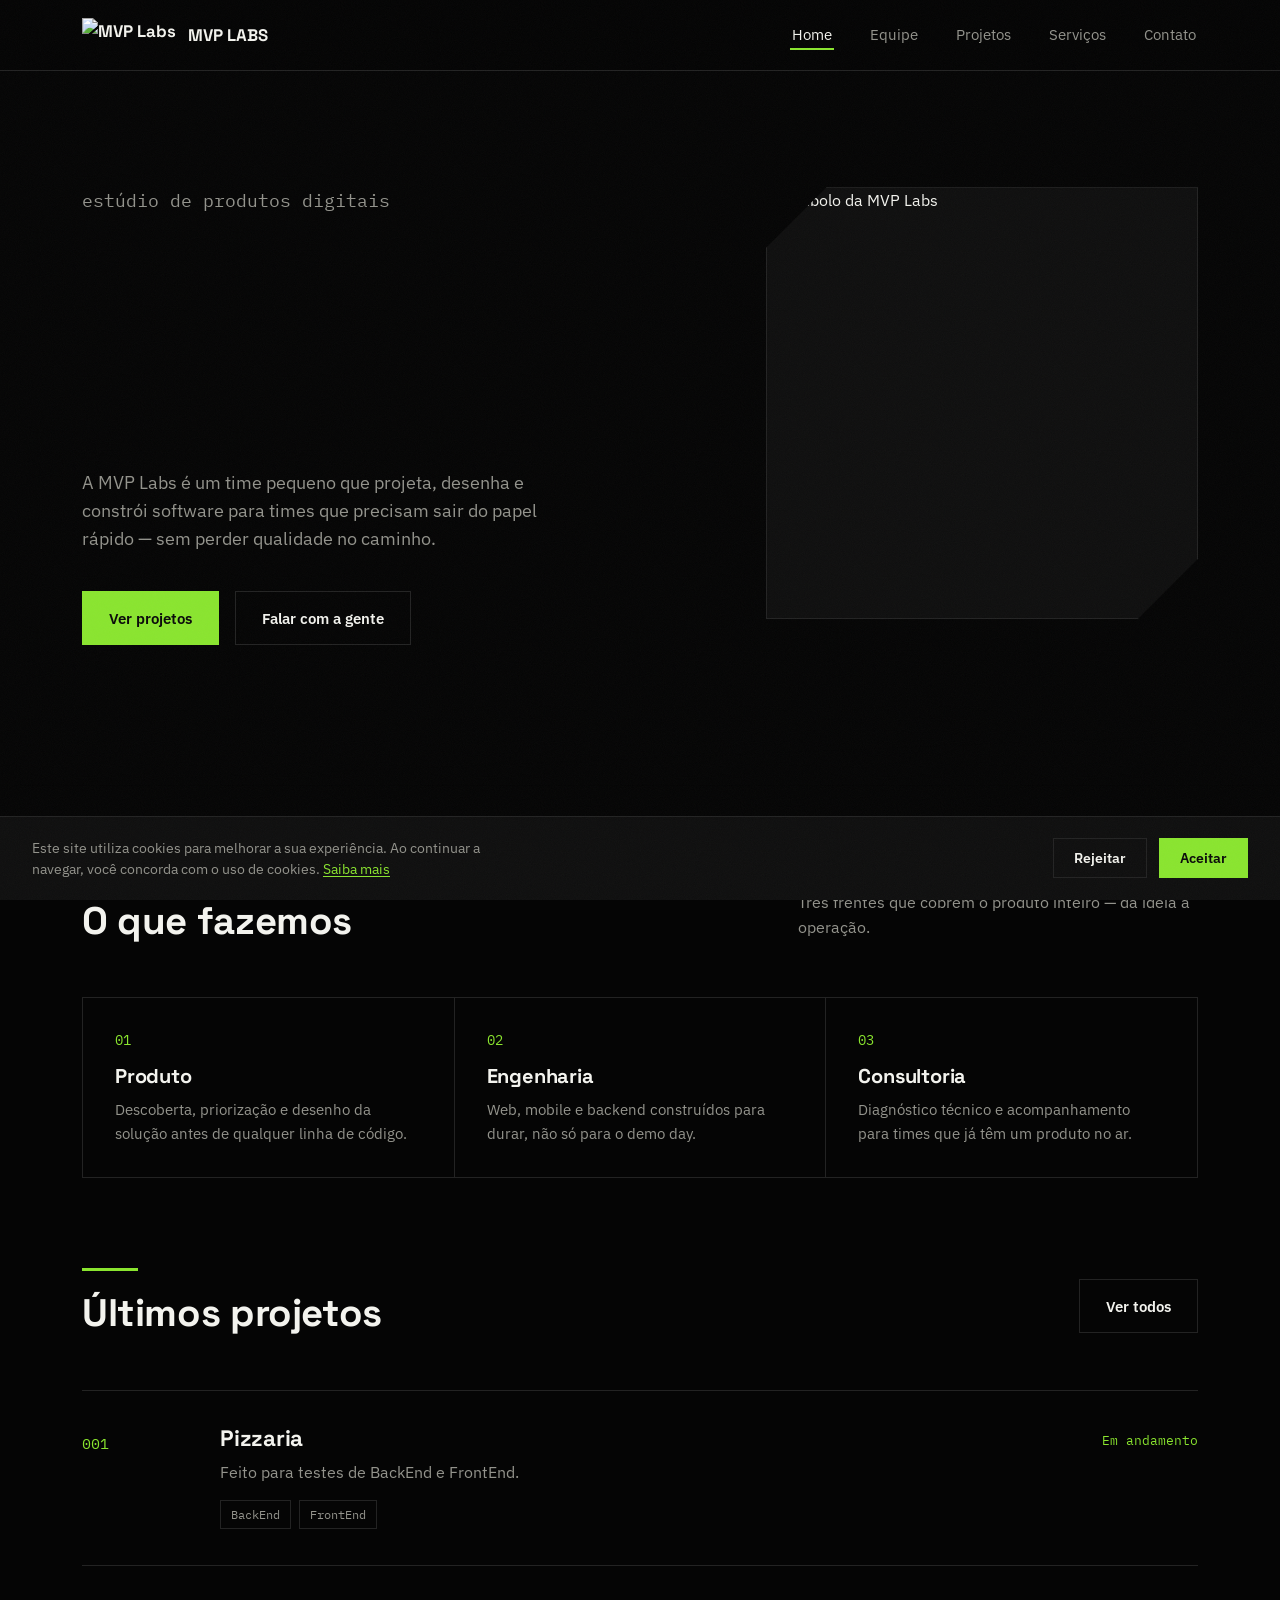
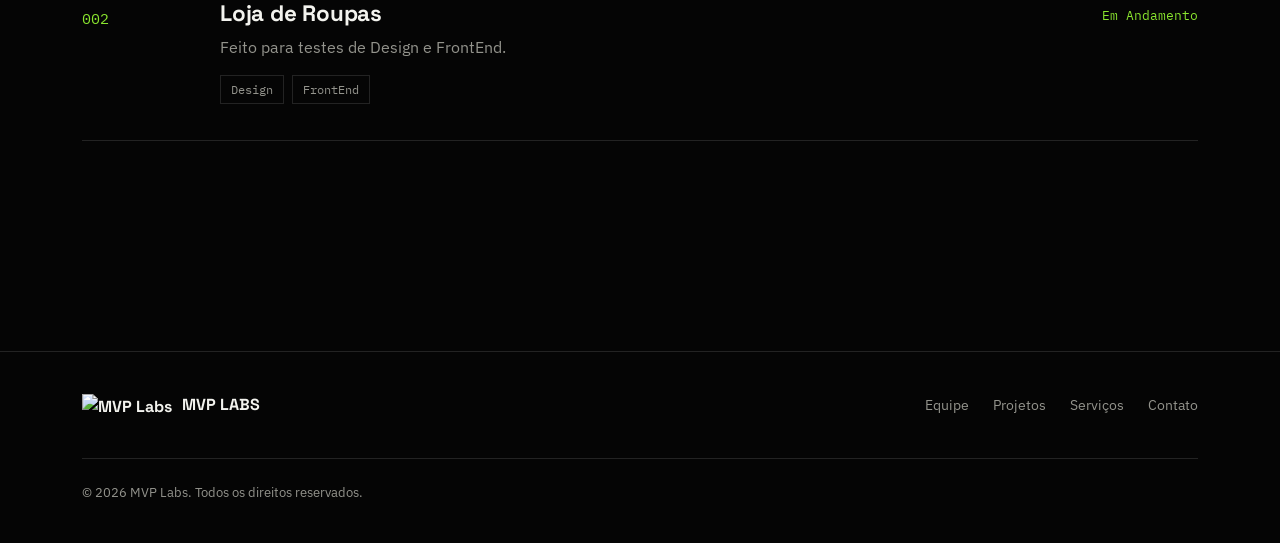
==== index.html @ e8e875ac "Add files via upload" ====
<!DOCTYPE html>
<html lang="pt-BR">
<head>
    <meta charset="UTF-8">
    <meta name="viewport" content="width=device-width, initial-scale=1.0">
    <meta name="description" content="MVP Labs — estúdio que projeta e constrói produtos digitais, do primeiro protótipo ao lançamento.">
    <title>MVP Labs</title>
    <link rel="icon" type="image/png" sizes="32x32" href="assets/logo.png">
    <link rel="icon" type="image/png" sizes="16x16" href="assets/logo.png">
    <link rel="apple-touch-icon" sizes="180x180" href="assets/logo.png">
    <meta name="theme-color" content="#050505">
    <link rel="preconnect" href="https://fonts.googleapis.com">
    <link href="https://fonts.googleapis.com/css2?family=Space+Grotesk:wght@500;700&family=IBM+Plex+Sans:wght@400;500;600&family=IBM+Plex+Mono:wght@400;500&display=swap" rel="stylesheet">
    <link rel="stylesheet" href="style.css">
    <!-- JSON-LD Structured Data -->
    <script type="application/ld+json">
    {
        "@context": "https://schema.org",
        "@type": "ProfessionalService",
        "name": "MVP Labs",
        "description": "Estúdio que projeta e constrói produtos digitais, do primeiro protótipo ao lançamento.",
        "url": "https://mvplabs.dev",
        "logo": "https://mvplabs.dev/assets/logo.png",
        "image": "https://mvplabs.dev/assets/logo.png",
        "telephone": "+55-11-95108-7440",
        "email": "mvplabscontato@gmail.com",
        "address": {
            "@type": "PostalAddress",
            "addressLocality": "São Paulo",
            "addressRegion": "SP",
            "addressCountry": "BR"
        },
        "geo": {
            "@type": "GeoCoordinates",
            "latitude": -23.5505,
            "longitude": -46.6333
        },
        "sameAs": [
            "https://www.instagram.com/mvplabs.dev/"
        ],
        "priceRange": "$",
        "openingHoursSpecification": {
            "@type": "OpeningHoursSpecification",
            "dayOfWeek": ["Monday", "Tuesday", "Wednesday", "Thursday", "Friday"],
            "opens": "09:00",
            "closes": "18:00"
        },
        "hasOfferCatalog": {
            "@type": "OfferCatalog",
            "name": "Serviços",
            "itemListElement": [
                {
                    "@type": "Offer",
                    "itemOffered": {
                        "@type": "Service",
                        "name": "Descoberta de produto",
                        "description": "Entrevistas, priorização e plano do que construir primeiro."
                    }
                },
                {
                    "@type": "Offer",
                    "itemOffered": {
                        "@type": "Service",
                        "name": "Design de interface",
                        "description": "Telas e fluxos desenhados para o usuário final com identidade visual consistente."
                    }
                },
                {
                    "@type": "Offer",
                    "itemOffered": {
                        "@type": "Service",
                        "name": "Desenvolvimento web e mobile",
                        "description": "Construção do produto de ponta a ponta — front-end, back-end e integrações."
                    }
                },
                {
                    "@type": "Offer",
                    "itemOffered": {
                        "@type": "Service",
                        "name": "Consultoria técnica",
                        "description": "Diagnóstico de produto existente: performance, arquitetura e prioridades."
                    }
                }
            ]
        }
    }
    </script>
    <!-- Google Analytics -->
    <script async src="https://www.googletagmanager.com/gtag/js?id=G-36GZ9TP9FW"></script>
    <script>
        window.dataLayer = window.dataLayer || [];
        function gtag(){dataLayer.push(arguments);}
        gtag('js', new Date());
        gtag('config', 'G-36GZ9TP9FW');
    </script>
</head>
<body>

    <header class="cabecalho">
        <nav class="barra-nav">
            <a href="index.html" class="marca">
                <img src="assets/logo.png" alt="MVP Labs">
                MVP LABS
            </a>
            <ul class="nav-links" id="nav-links">
                <li><a href="index.html">Home</a></li>
                <li><a href="equipe.html">Equipe</a></li>
                <li><a href="projetos.html">Projetos</a></li>
                <li><a href="servicos.html">Serviços</a></li>
                <li><a href="contato.html">Contato</a></li>
            </ul>
            <button class="botao-menu" id="botao-menu" aria-label="Abrir menu">☰</button>
        </nav>
    </header>

    <main>
        <section class="hero">
            <div class="envelope hero-grade">
                <div>
                    <p class="hero-etiqueta">estúdio de produtos digitais</p>
                    <h1>Ideias viram <span class="traco">produto</span>, do rascunho ao lançamento.</h1>
                    <p>A MVP Labs é um time pequeno que projeta, desenha e constrói software para times que precisam sair do papel rápido — sem perder qualidade no caminho.</p>
                    <div class="hero-acoes">
                        <a href="projetos.html" class="botao primario">Ver projetos</a>
                        <a href="contato.html" class="botao secundario">Falar com a gente</a>
                    </div>
                </div>
                <div class="hero-logo">
                    <img src="assets/logo.png" alt="Símbolo da MVP Labs">
                </div>
            </div>
            <div class="corte-diagonal"></div>
        </section>

        <section class="secao">
            <div class="envelope">
                <div class="secao-cabecalho">
                    <div>
                        <div class="linha-verde"></div>
                        <h2>O que fazemos</h2>
                    </div>
                    <p>Três frentes que cobrem o produto inteiro — da ideia à operação.</p>
                </div>

                <div class="grade-destaques">
                    <div class="destaque">
                        <p class="numero">01</p>
                        <h3>Produto</h3>
                        <p>Descoberta, priorização e desenho da solução antes de qualquer linha de código.</p>
                    </div>
                    <div class="destaque">
                        <p class="numero">02</p>
                        <h3>Engenharia</h3>
                        <p>Web, mobile e backend construídos para durar, não só para o demo day.</p>
                    </div>
                    <div class="destaque">
                        <p class="numero">03</p>
                        <h3>Consultoria</h3>
                        <p>Diagnóstico técnico e acompanhamento para times que já têm um produto no ar.</p>
                    </div>
                </div>
            </div>
        </section>

        <section class="secao" style="padding-top: 0;">
            <div class="envelope">
                <div class="secao-cabecalho">
                    <div>
                        <div class="linha-verde"></div>
                        <h2>Últimos projetos</h2>
                    </div>
                    <a href="projetos.html" class="botao secundario">Ver todos</a>
                </div>

                <div class="lista-projetos">
                    <article class="projeto">
                        <span class="numero-projeto">001</span>
                        <div>
                            <h3>Pizzaria</h3>
                            <p>Feito para testes de BackEnd e FrontEnd.</p>
                            <div class="tags"><span>BackEnd</span><span>FrontEnd</span></div>
                        </div>
                        <span class="status ativo">Em andamento</span>
                    </article>
                    <article class="projeto">
                        <span class="numero-projeto">002</span>
                        <div>
                            <h3>Loja de Roupas</h3>
                            <p>Feito para testes de Design e FrontEnd.</p>
                            <div class="tags"><span>Design</span><span>FrontEnd</span></div>
                        </div>
                        <span class="status ativo">Em Andamento</span>
                    </article>
                </div>
            </div>
        </section>
    </main>

    <footer class="rodape">
        <div class="envelope">
            <a href="index.html" class="rodape-marca">
                <img src="assets/logo.png" alt="MVP Labs">
                MVP LABS
            </a>
            <ul class="rodape-nav">
                <li><a href="equipe.html">Equipe</a></li>
                <li><a href="projetos.html">Projetos</a></li>
                <li><a href="servicos.html">Serviços</a></li>
                <li><a href="contato.html">Contato</a></li>
            </ul>
            <p class="copyright">&copy; 2026 MVP Labs. Todos os direitos reservados.</p>
        </div>
    </footer>

    <script src="script.js"></script>
</body>
</html>
---- style.css ----
/* =========================================================
   MVP LABS — sistema de tokens
   Paleta extraída da logo: fundo próximo do preto absoluto
   da própria arte, verde de destaque igual ao "V" da marca.
   ========================================================= */

:root {
    --bg: #050505;
    --surface: #0f0f0f;
    --line: #232323;
    --text: #f3f3ee;
    --text-dim: #93938c;
    --green: #8ae52f;
    --green-deep: #5fa320;

    --display: 'Space Grotesk', sans-serif;
    --body: 'IBM Plex Sans', sans-serif;
    --mono: 'IBM Plex Mono', monospace;

    --largura-max: 1180px;
}

* {
    margin: 0;
    padding: 0;
    box-sizing: border-box;
}

html {
    scroll-behavior: smooth;
}

body {
    background-color: var(--bg);
    color: var(--text);
    font-family: var(--body);
    font-size: 1rem;
    line-height: 1.6;
}

a {
    color: inherit;
    text-decoration: none;
}

img {
    display: block;
    max-width: 100%;
}

h1, h2, h3 {
    font-family: var(--display);
    font-weight: 700;
    line-height: 1.05;
    letter-spacing: -0.01em;
}

.envelope {
    max-width: var(--largura-max);
    margin: 0 auto;
    padding: 0 32px;
}

/* focus visível para acessibilidade de teclado */
a:focus-visible,
button:focus-visible {
    outline: 2px solid var(--green);
    outline-offset: 3px;
}

/* =========================================================
   CABEÇALHO / NAVEGAÇÃO
   ========================================================= */

.cabecalho {
    position: sticky;
    top: 0;
    z-index: 50;
    background-color: rgba(5, 5, 5, 0.88);
    backdrop-filter: blur(6px);
    border-bottom: 1px solid var(--line);
    transition: background-color 0.4s cubic-bezier(0.4, 0, 0.2, 1),
                box-shadow 0.4s cubic-bezier(0.4, 0, 0.2, 1);
}

.cabecalho.scroll-ativo {
    background-color: rgba(5, 5, 5, 0.97);
    box-shadow: 0 2px 20px rgba(0, 0, 0, 0.5);
}

.barra-nav {
    display: flex;
    align-items: center;
    justify-content: space-between;
    padding: 18px 32px;
    max-width: var(--largura-max);
    margin: 0 auto;
}

.marca {
    display: flex;
    align-items: center;
    gap: 12px;
    font-family: var(--display);
    font-size: 1.05rem;
    font-weight: 700;
}

.marca img {
    height: 34px;
    width: auto;
}

.nav-links {
    display: flex;
    gap: 34px;
    list-style: none;
}

.nav-links a {
    font-size: 0.95rem;
    color: var(--text-dim);
    padding: 4px 2px;
    border-bottom: 2px solid transparent;
    transition: color 0.35s cubic-bezier(0.4, 0, 0.2, 1), border-color 0.35s cubic-bezier(0.4, 0, 0.2, 1);
}

.nav-links a:hover,
.nav-links a.atual {
    color: var(--text);
    border-color: var(--green);
}

.botao-menu {
    display: none;
    background: none;
    border: 1px solid var(--line);
    color: var(--text);
    width: 40px;
    height: 40px;
    font-size: 1.2rem;
    cursor: pointer;
}

/* =========================================================
   RODAPÉ
   ========================================================= */

.rodape {
    border-top: 1px solid var(--line);
    padding: 40px 0;
    margin-top: 120px;
    opacity: 0;
    transform: translateY(30px);
    transition: opacity 0.7s cubic-bezier(0.25, 0.1, 0.25, 1),
                transform 0.7s cubic-bezier(0.25, 0.1, 0.25, 1);
}

.rodape.visivel {
    opacity: 1;
    transform: translateY(0);
}

.rodape .envelope {
    display: flex;
    justify-content: space-between;
    align-items: center;
    flex-wrap: wrap;
    gap: 16px;
}

.rodape-marca {
    display: flex;
    align-items: center;
    gap: 10px;
    font-family: var(--display);
    font-weight: 700;
}

.rodape-marca img {
    height: 22px;
}

.rodape-nav {
    display: flex;
    gap: 24px;
    list-style: none;
    font-size: 0.9rem;
    color: var(--text-dim);
}

.rodape-nav a {
    transition: color 0.35s cubic-bezier(0.4, 0, 0.2, 1);
}

.rodape-nav a:hover {
    color: var(--green);
}

.copyright {
    font-size: 0.8rem;
    color: var(--text-dim);
    width: 100%;
    padding-top: 24px;
    border-top: 1px solid var(--line);
    margin-top: 24px;
}

/* =========================================================
   HOME — HERO com corte diagonal (ecoa as diagonais da logo)
   ========================================================= */

.hero {
    position: relative;
    padding: 90px 0 140px;
    overflow: hidden;
}

.hero-grade {
    display: grid;
    grid-template-columns: 1.3fr 0.9fr;
    gap: 60px;
    align-items: center;
}

.hero-etiqueta {
    font-family: var(--mono);
    font-size: 0.85rem;
    color: var(--green);
    margin-bottom: 18px;
}

.hero h1 {
    font-size: clamp(2.4rem, 5.2vw, 4.4rem);
    max-width: 14ch;
}

.hero h1 .traco {
    color: var(--green);
}

.hero p {
    margin-top: 26px;
    max-width: 46ch;
    color: var(--text-dim);
    font-size: 1.1rem;
}

.hero-acoes {
    display: flex;
    gap: 16px;
    margin-top: 38px;
    flex-wrap: wrap;
}

.botao {
    display: inline-block;
    font-family: var(--body);
    font-weight: 600;
    font-size: 0.95rem;
    padding: 14px 26px;
    border: 1px solid var(--green);
    transition: background-color 0.35s cubic-bezier(0.4, 0, 0.2, 1),
                color 0.35s cubic-bezier(0.4, 0, 0.2, 1),
                border-color 0.35s cubic-bezier(0.4, 0, 0.2, 1),
                box-shadow 0.35s cubic-bezier(0.4, 0, 0.2, 1),
                transform 0.35s cubic-bezier(0.4, 0, 0.2, 1);
}

.botao:hover {
    transform: translateY(-1px);
    box-shadow: 0 4px 16px rgba(138, 229, 47, 0.25);
}

.botao.primario {
    background-color: var(--green);
    color: #0a0a0a;
}

.botao.primario:hover {
    background-color: var(--green-deep);
    border-color: var(--green-deep);
}

.botao.secundario {
    color: var(--text);
    border-color: var(--line);
}

.botao.secundario:hover {
    border-color: var(--green);
    color: var(--green);
}

.hero-logo {
    position: relative;
    aspect-ratio: 1 / 1;
    clip-path: polygon(14% 0, 100% 0, 100% 86%, 86% 100%, 0 100%, 0 14%);
    background-color: var(--surface);
    border: 1px solid var(--line);
    display: flex;
    align-items: center;
    justify-content: center;
}

.hero-logo img {
    width: 100%;
    height: 100%;
    object-fit: cover;
}

.corte-diagonal {
    position: absolute;
    left: 0;
    right: 0;
    bottom: 0;
    height: 90px;
    background-color: var(--bg);
    clip-path: polygon(0 100%, 100% 40%, 100% 100%);
}

/* =========================================================
   SEÇÕES GERAIS DE CONTEÚDO
   ========================================================= */

.secao {
    padding: 90px 0;
}

.secao-cabecalho {
    display: flex;
    justify-content: space-between;
    align-items: flex-end;
    gap: 24px;
    margin-bottom: 56px;
    flex-wrap: wrap;
}

.secao-cabecalho h2 {
    font-size: clamp(1.8rem, 3vw, 2.6rem);
}

.secao-cabecalho p {
    color: var(--text-dim);
    max-width: 40ch;
}

.linha-verde {
    width: 0;
    height: 3px;
    background-color: var(--green);
    margin-bottom: 22px;
    transition: width 0.6s cubic-bezier(0.25, 0.1, 0.25, 1);
}

.secao.reveal.visivel .linha-verde,
.secao.reveal.visivel .linha-verde {
    width: 56px;
}

/* Grade de destaques (usada na Home: serviços em resumo) */
.grade-destaques {
    display: grid;
    grid-template-columns: repeat(3, 1fr);
    gap: 1px;
    background-color: var(--line);
    border: 1px solid var(--line);
}

.destaque {
    background-color: var(--bg);
    padding: 32px;
}

.destaque .numero {
    font-family: var(--mono);
    color: var(--green);
    font-size: 0.85rem;
}

.destaque h3 {
    font-size: 1.25rem;
    margin: 14px 0 10px;
}

.destaque p {
    color: var(--text-dim);
    font-size: 0.95rem;
}

/* =========================================================
   PÁGINA DE EQUIPE
   ========================================================= */

.grade-equipe {
    display: grid;
    grid-template-columns: repeat(3, 1fr);
    gap: 1px;
    background-color: var(--line);
    border: 1px solid var(--line);
}

.pessoa {
    background-color: var(--bg);
    padding: 30px;
    border-top: 2px solid transparent;
    transition: border-color 0.35s cubic-bezier(0.4, 0, 0.2, 1),
                background-color 0.35s cubic-bezier(0.4, 0, 0.2, 1);
}

.pessoa:hover {
    border-top-color: var(--green);
    background-color: var(--surface);
}

.pessoa .retrato {
    width: 100%;
    aspect-ratio: 4 / 5;
    background-color: var(--surface);
    border: 1px solid var(--line);
    margin-bottom: 20px;
    display: flex;
    align-items: center;
    justify-content: center;
    color: var(--text-dim);
    font-family: var(--mono);
    font-size: 0.8rem;
    overflow: hidden;
    transition: border-color 0.4s cubic-bezier(0.4, 0, 0.2, 1);
}

.pessoa:hover .retrato {
    border-color: var(--green);
}

.pessoa h3 {
    font-size: 1.15rem;
    margin-bottom: 4px;
}

.pessoa .cargo {
    color: var(--green);
    font-size: 0.9rem;
    margin-bottom: 12px;
}

.pessoa p.bio {
    color: var(--text-dim);
    font-size: 0.9rem;
}

/* =========================================================
   PÁGINA DE PROJETOS — catálogo numerado
   ========================================================= */

.lista-projetos {
    display: flex;
    flex-direction: column;
}

.projeto {
    display: grid;
    grid-template-columns: 110px 1fr auto;
    gap: 28px;
    align-items: start;
    padding: 36px 0;
    border-top: 1px solid var(--line);
    transition: background-color 0.35s cubic-bezier(0.4, 0, 0.2, 1),
                padding 0.35s cubic-bezier(0.4, 0, 0.2, 1);
}

.lista-projetos .projeto:last-child {
    border-bottom: 1px solid var(--line);
}

.projeto:hover {
    background-color: var(--surface);
}

.projeto .numero-projeto {
    font-family: var(--mono);
    color: var(--green);
    font-size: 0.95rem;
    padding-top: 4px;
}

.projeto h3 {
    font-size: 1.4rem;
    margin-bottom: 10px;
}

.projeto p {
    color: var(--text-dim);
    max-width: 60ch;
}

.projeto .tags {
    display: flex;
    gap: 8px;
    margin-top: 14px;
    flex-wrap: wrap;
}

.projeto .tags span {
    font-family: var(--mono);
    font-size: 0.75rem;
    color: var(--text-dim);
    border: 1px solid var(--line);
    padding: 4px 10px;
}

.projeto .status {
    font-family: var(--mono);
    font-size: 0.8rem;
    color: var(--text-dim);
    white-space: nowrap;
    padding-top: 4px;
}

.projeto .status.ativo {
    color: var(--green);
}

/* =========================================================
   PÁGINA DE SERVIÇOS
   ========================================================= */

.lista-servicos {
    border-top: 1px solid var(--line);
}

.servico {
    display: grid;
    grid-template-columns: 1fr 2fr;
    gap: 40px;
    padding: 40px 0;
    border-bottom: 1px solid var(--line);
    transition: background-color 0.35s cubic-bezier(0.4, 0, 0.2, 1);
    padding-left: 16px;
    padding-right: 16px;
    margin-left: -16px;
    margin-right: -16px;
    border-radius: 4px;
}

.servico:hover {
    background-color: rgba(255, 255, 255, 0.02);
}

.servico h3 {
    font-size: 1.5rem;
}

.servico p {
    color: var(--text-dim);
    max-width: 58ch;
}

.servico .entregaveis {
    margin-top: 16px;
    display: flex;
    flex-wrap: wrap;
    gap: 10px;
}

.servico .entregaveis span {
    font-size: 0.82rem;
    color: var(--text);
    border-left: 2px solid var(--green);
    padding-left: 8px;
}

/* =========================================================
   PÁGINA DE CONTATO
   ========================================================= */

.contato-grade {
    display: grid;
    grid-template-columns: 1fr 1fr;
    gap: 60px;
}

.canal-contato {
    padding: 26px 0;
    border-top: 1px solid var(--line);
}

.canal-contato:last-child {
    border-bottom: 1px solid var(--line);
}

.canal-contato .rotulo {
    font-family: var(--mono);
    font-size: 0.8rem;
    color: var(--text-dim);
    margin-bottom: 8px;
}

.canal-contato .valor {
    font-size: 1.3rem;
    font-family: var(--display);
}

.canal-contato a.valor {
    transition: color 0.35s cubic-bezier(0.4, 0, 0.2, 1);
}

.canal-contato a.valor:hover {
    color: var(--green);
}

.painel-mapa {
    background-color: var(--surface);
    border: 1px solid var(--line);
    clip-path: polygon(0 0, 100% 0, 100% 92%, 92% 100%, 0 100%);
    display: flex;
    align-items: center;
    justify-content: center;
    text-align: center;
    color: var(--text-dim);
    font-family: var(--mono);
    font-size: 0.85rem;
    min-height: 320px;
    overflow: hidden;
}

.painel-mapa img {
    width: 100%;
    height: 100%;
    object-fit: cover;
    min-height: 320px;
}

/* =========================================================
   RESPONSIVO
   ========================================================= */

@media (max-width: 860px) {
    .hero-grade {
        grid-template-columns: 1fr;
    }

    .hero-logo {
        max-width: 260px;
        margin-top: 20px;
    }

    .grade-destaques,
    .grade-equipe {
        grid-template-columns: 1fr 1fr;
    }

    .contato-grade {
        grid-template-columns: 1fr;
    }

    .servico {
        grid-template-columns: 1fr;
        gap: 14px;
    }

    .nav-links {
        position: fixed;
        top: 71px;
        left: 0;
        right: 0;
        background-color: var(--bg);
        border-bottom: 1px solid var(--line);
        flex-direction: column;
        gap: 0;
        max-height: 0;
        overflow: hidden;
        transition: max-height 0.35s cubic-bezier(0.4, 0, 0.2, 1);
    }

    .nav-links.aberto {
        max-height: 300px;
    }

    .nav-links a {
        display: block;
        padding: 16px 32px;
        border-bottom: 1px solid var(--line);
    }

    .botao-menu {
        display: block;
    }
}

@media (max-width: 600px) {
    .grade-destaques,
    .grade-equipe {
        grid-template-columns: 1fr;
    }

    .projeto {
        grid-template-columns: 1fr;
        gap: 10px;
    }

    .projeto .status {
        order: -1;
    }

    .envelope {
        padding: 0 20px;
    }
}

/* Animação de entrada para seções e hero (reveal no scroll) */
.secao.reveal,
.hero.reveal {
    opacity: 0;
    transform: translateY(50px);
}

.secao.reveal.visivel,
.hero.reveal.visivel {
    opacity: 1;
    transform: translateY(0);
    transition: opacity 0.8s cubic-bezier(0.25, 0.1, 0.25, 1),
                transform 0.8s cubic-bezier(0.25, 0.1, 0.25, 1);
}

/* Staggered reveal para filhos dentro de grades */
.grade-destaques .destaque,
.grade-equipe .pessoa,
.lista-projetos .projeto,
.lista-servicos .servico,
.contato-grade .canal-contato {
    opacity: 0;
    transform: translateY(24px);
}

.grade-destaques.reveal.visivel .destaque,
.grade-equipe.reveal.visivel .pessoa,
.lista-projetos.reveal.visivel .projeto,
.lista-servicos.reveal.visivel .servico,
.contato-grade.reveal.visivel .canal-contato {
    opacity: 1;
    transform: translateY(0);
    transition: opacity 0.5s cubic-bezier(0.25, 0.1, 0.25, 1),
                transform 0.5s cubic-bezier(0.25, 0.1, 0.25, 1);
}

/* Delay escalonado para cada filho */
.grade-destaques.reveal.visivel .destaque:nth-child(1),
.grade-equipe.reveal.visivel .pessoa:nth-child(1),
.lista-projetos.reveal.visivel .projeto:nth-child(1),
.lista-servicos.reveal.visivel .servico:nth-child(1),
.contato-grade.reveal.visivel .canal-contato:nth-child(1) {
    transition-delay: 0.1s;
}

.grade-destaques.reveal.visivel .destaque:nth-child(2),
.grade-equipe.reveal.visivel .pessoa:nth-child(2),
.lista-projetos.reveal.visivel .projeto:nth-child(2),
.lista-servicos.reveal.visivel .servico:nth-child(2),
.contato-grade.reveal.visivel .canal-contato:nth-child(2) {
    transition-delay: 0.2s;
}

.grade-destaques.reveal.visivel .destaque:nth-child(3),
.grade-equipe.reveal.visivel .pessoa:nth-child(3),
.lista-projetos.reveal.visivel .projeto:nth-child(3),
.lista-servicos.reveal.visivel .servico:nth-child(3),
.contato-grade.reveal.visivel .canal-contato:nth-child(3) {
    transition-delay: 0.3s;
}

.lista-servicos.reveal.visivel .servico:nth-child(4),
.contato-grade.reveal.visivel .canal-contato:nth-child(4) {
    transition-delay: 0.4s;
}

/* =========================================================
   FORMULÁRIO DE CONTATO
   ========================================================= */

.form-contato {
    max-width: 640px;
}

.form-linha {
    display: grid;
    grid-template-columns: 1fr 1fr;
    gap: 20px;
}

.campo {
    margin-bottom: 24px;
}

.campo label {
    display: block;
    font-family: var(--mono);
    font-size: 0.8rem;
    color: var(--text-dim);
    margin-bottom: 8px;
}

.campo input,
.campo select,
.campo textarea {
    width: 100%;
    padding: 14px 16px;
    background-color: var(--surface);
    border: 1px solid var(--line);
    color: var(--text);
    font-family: var(--body);
    font-size: 0.95rem;
    line-height: 1.5;
    transition: border-color 0.35s cubic-bezier(0.4, 0, 0.2, 1),
                box-shadow 0.35s cubic-bezier(0.4, 0, 0.2, 1);
}

.campo input::placeholder,
.campo textarea::placeholder {
    color: var(--text-dim);
    opacity: 0.5;
}

.campo input:focus,
.campo select:focus,
.campo textarea:focus {
    outline: none;
    border-color: var(--green);
    box-shadow: 0 0 0 3px rgba(138, 229, 47, 0.15);
}

.campo select {
    appearance: none;
    -webkit-appearance: none;
    background-image: url("data:image/svg+xml,%3Csvg xmlns='http://www.w3.org/2000/svg' width='12' height='8'%3E%3Cpath d='M1 1l5 5 5-5' stroke='%2393938c' stroke-width='1.5' fill='none'/%3E%3C/svg%3E");
    background-repeat: no-repeat;
    background-position: right 16px center;
    padding-right: 40px;
    cursor: pointer;
}

.campo select option {
    background-color: var(--surface);
    color: var(--text);
}

.campo textarea {
    resize: vertical;
    min-height: 120px;
}

.form-contato .botao {
    cursor: pointer;
    font-size: 0.95rem;
}

/* Mensagem de sucesso */
.form-sucesso {
    max-width: 640px;
    text-align: center;
    padding: 60px 20px;
}

.sucesso-icone {
    width: 64px;
    height: 64px;
    border-radius: 50%;
    background-color: var(--green);
    color: #0a0a0a;
    font-size: 1.8rem;
    font-weight: 700;
    display: flex;
    align-items: center;
    justify-content: center;
    margin: 0 auto 20px;
}

.form-sucesso h3 {
    font-size: 1.5rem;
    margin-bottom: 10px;
}

.form-sucesso p {
    color: var(--text-dim);
    max-width: 40ch;
    margin: 0 auto;
}

@media (max-width: 600px) {
    .form-linha {
        grid-template-columns: 1fr;
    }
}

.campo-invalido {
    border-color: #e53935 !important;
}

.campo-invalido:focus {
    box-shadow: 0 0 0 3px rgba(229, 57, 53, 0.2) !important;
}

.campo-erro {
    color: #e53935;
    font-size: 0.82rem;
    margin-top: 6px;
    font-family: var(--mono);
}

/* =========================================================
   SKELETON LOADING PARA IMAGENS
   ========================================================= */

.skeleton {
    background: linear-gradient(90deg, var(--surface) 25%, var(--line) 50%, var(--surface) 75%);
    background-size: 200% 100%;
    animation: shimmer 1.5s ease-in-out infinite;
}

@keyframes shimmer {
    0% {
        background-position: 200% 0;
    }
    100% {
        background-position: -200% 0;
    }
}

.pessoa .retrato.skeleton {
    position: relative;
}

/* =========================================================
   COOKIE CONSENT BANNER
   ========================================================= */

.cookie-banner {
    position: fixed;
    bottom: 0;
    left: 0;
    right: 0;
    background-color: var(--surface);
    border-top: 1px solid var(--line);
    padding: 20px 32px;
    z-index: 100;
    display: flex;
    align-items: center;
    justify-content: space-between;
    gap: 24px;
    flex-wrap: wrap;
    transform: translateY(100%);
    transition: transform 0.4s cubic-bezier(0.4, 0, 0.2, 1);
}

.cookie-banner.visivel {
    transform: translateY(0);
}

.cookie-banner p {
    color: var(--text-dim);
    font-size: 0.9rem;
    max-width: 60ch;
    line-height: 1.5;
}

.cookie-banner p a {
    color: var(--green);
    text-decoration: underline;
    text-underline-offset: 2px;
}

.cookie-botoes {
    display: flex;
    gap: 12px;
    flex-shrink: 0;
}

.cookie-btn {
    font-family: var(--body);
    font-weight: 600;
    font-size: 0.85rem;
    padding: 10px 20px;
    border: 1px solid var(--line);
    background: none;
    color: var(--text);
    cursor: pointer;
    transition: background-color 0.3s cubic-bezier(0.4, 0, 0.2, 1),
                border-color 0.3s cubic-bezier(0.4, 0, 0.2, 1);
}

.cookie-btn:hover {
    border-color: var(--green);
}

.cookie-btn.aceitar {
    background-color: var(--green);
    border-color: var(--green);
    color: #0a0a0a;
}

.cookie-btn.aceitar:hover {
    background-color: var(--green-deep);
    border-color: var(--green-deep);
}

@media (max-width: 600px) {
    .cookie-banner {
        flex-direction: column;
        align-items: flex-start;
        padding: 16px 20px;
    }
    .cookie-botoes {
        width: 100%;
    }
    .cookie-btn {
        flex: 1;
        text-align: center;
    }
}

/* =========================================================
   PÁGINA 404
   ========================================================= */

.erro-numero {
    font-family: var(--display);
    font-size: clamp(6rem, 15vw, 12rem);
    font-weight: 700;
    color: var(--green);
    line-height: 1;
    opacity: 0.2;
    margin-bottom: 16px;
}

/* =========================================================
   BOTÃO SCROLL TO TOP
   ========================================================= */

.scroll-top {
    position: fixed;
    bottom: 32px;
    right: 32px;
    width: 48px;
    height: 48px;
    background-color: var(--surface);
    border: 1px solid var(--line);
    color: var(--text);
    font-size: 1.2rem;
    cursor: pointer;
    z-index: 40;
    opacity: 0;
    transform: translateY(16px);
    transition: opacity 0.35s cubic-bezier(0.4, 0, 0.2, 1),
                transform 0.35s cubic-bezier(0.4, 0, 0.2, 1),
                background-color 0.35s cubic-bezier(0.4, 0, 0.2, 1),
                border-color 0.35s cubic-bezier(0.4, 0, 0.2, 1);
    pointer-events: none;
}

.scroll-top.visivel {
    opacity: 1;
    transform: translateY(0);
    pointer-events: auto;
}

.scroll-top:hover {
    background-color: var(--green);
    border-color: var(--green);
    color: #0a0a0a;
}

/* =========================================================
   GLOW PULSANTE NO LOGO DO HERO
   ========================================================= */

.hero-logo {
    position: relative;
    aspect-ratio: 1 / 1;
    clip-path: polygon(14% 0, 100% 0, 100% 86%, 86% 100%, 0 100%, 0 14%);
    background-color: var(--surface);
    border: 1px solid var(--line);
    display: flex;
    align-items: center;
    justify-content: center;
}

.hero-logo::after {
    content: '';
    position: absolute;
    inset: -2px;
    clip-path: polygon(14% 0, 100% 0, 100% 86%, 86% 100%, 0 100%, 0 14%);
    background: transparent;
    box-shadow: 0 0 0 0 rgba(138, 229, 47, 0);
    animation: logoGlow 3s ease-in-out infinite;
    pointer-events: none;
}

@keyframes logoGlow {
    0%, 100% {
        box-shadow: 0 0 0 0 rgba(138, 229, 47, 0);
    }
    50% {
        box-shadow: 0 0 30px 4px rgba(138, 229, 47, 0.2);
    }
}

/* =========================================================
   TEXTURA NOISE / GRAIN NO FUNDO
   ========================================================= */

body::before {
    content: '';
    position: fixed;
    top: 0;
    left: 0;
    width: 100%;
    height: 100%;
    pointer-events: none;
    z-index: 9999;
    opacity: 0.035;
    background-image: url("data:image/svg+xml,%3Csvg viewBox='0 0 256 256' xmlns='http://www.w3.org/2000/svg'%3E%3Cfilter id='noise'%3E%3CfeTurbulence type='fractalNoise' baseFrequency='0.85' numOctaves='4' stitchTiles='stitch'/%3E%3C/filter%3E%3Crect width='100%25' height='100%25' filter='url(%23noise)'/%3E%3C/svg%3E");
    background-repeat: repeat;
    background-size: 200px 200px;
}

/* =========================================================
   3D TILT NOS CARDS DE EQUIPE
   ========================================================= */

.pessoa {
    perspective: 800px;
}

.pessoa .retrato {
    transition: border-color 0.4s cubic-bezier(0.4, 0, 0.2, 1),
                transform 0.4s cubic-bezier(0.25, 0.1, 0.25, 1);
    will-change: transform;
}

/* =========================================================
   TÍTULO HERO — REVEL POR LETRA
   ========================================================= */

.hero h1 .letra {
    display: inline-block;
    opacity: 0;
    transform: translateY(20px) rotateX(-40deg);
    transition: opacity 0.4s cubic-bezier(0.25, 0.1, 0.25, 1),
                transform 0.4s cubic-bezier(0.25, 0.1, 0.25, 1);
}

.hero.reveal.visivel .hero h1 .letra {
    opacity: 1;
    transform: translateY(0) rotateX(0);
}

/* Espaços preservam largura */
.hero h1 .letra.espaco {
    width: 0.3em;
}

/* =========================================================
   BOTÕES MAGNÉTICOS
   ========================================================= */

.botao {
    position: relative;
    will-change: transform;
}

/* =========================================================
   ANIMAÇÕES KEYFRAME
   ========================================================= */

@keyframes fadeInUp {
    from {
        opacity: 0;
        transform: translateY(20px);
    }
    to {
        opacity: 1;
        transform: translateY(0);
    }
}

@media (prefers-reduced-motion: reduce) {
    html {
        scroll-behavior: auto;
    }
    * {
        transition: none !important;
        animation: none !important;
    }
    .secao.reveal,
    .hero.reveal,
    .rodape {
        opacity: 1 !important;
        transform: none !important;
    }
    .grade-destaques .destaque,
    .grade-equipe .pessoa,
    .lista-projetos .projeto,
    .lista-servicos .servico,
    .contato-grade .canal-contato {
        opacity: 1 !important;
        transform: none !important;
    }
    .hero h1 .letra {
        opacity: 1 !important;
        transform: none !important;
    }
    .hero-logo::after {
        animation: none;
        box-shadow: 0 0 0 0 rgba(138, 229, 47, 0);
    }
    .scroll-top {
        opacity: 1 !important;
        transform: none !important;
        pointer-events: auto !important;
    }
    .erro-numero {
        opacity: 0.2;
    }
    .linha-verde {
        width: 56px !important;
    }
    body::before {
        display: none;
    }
}
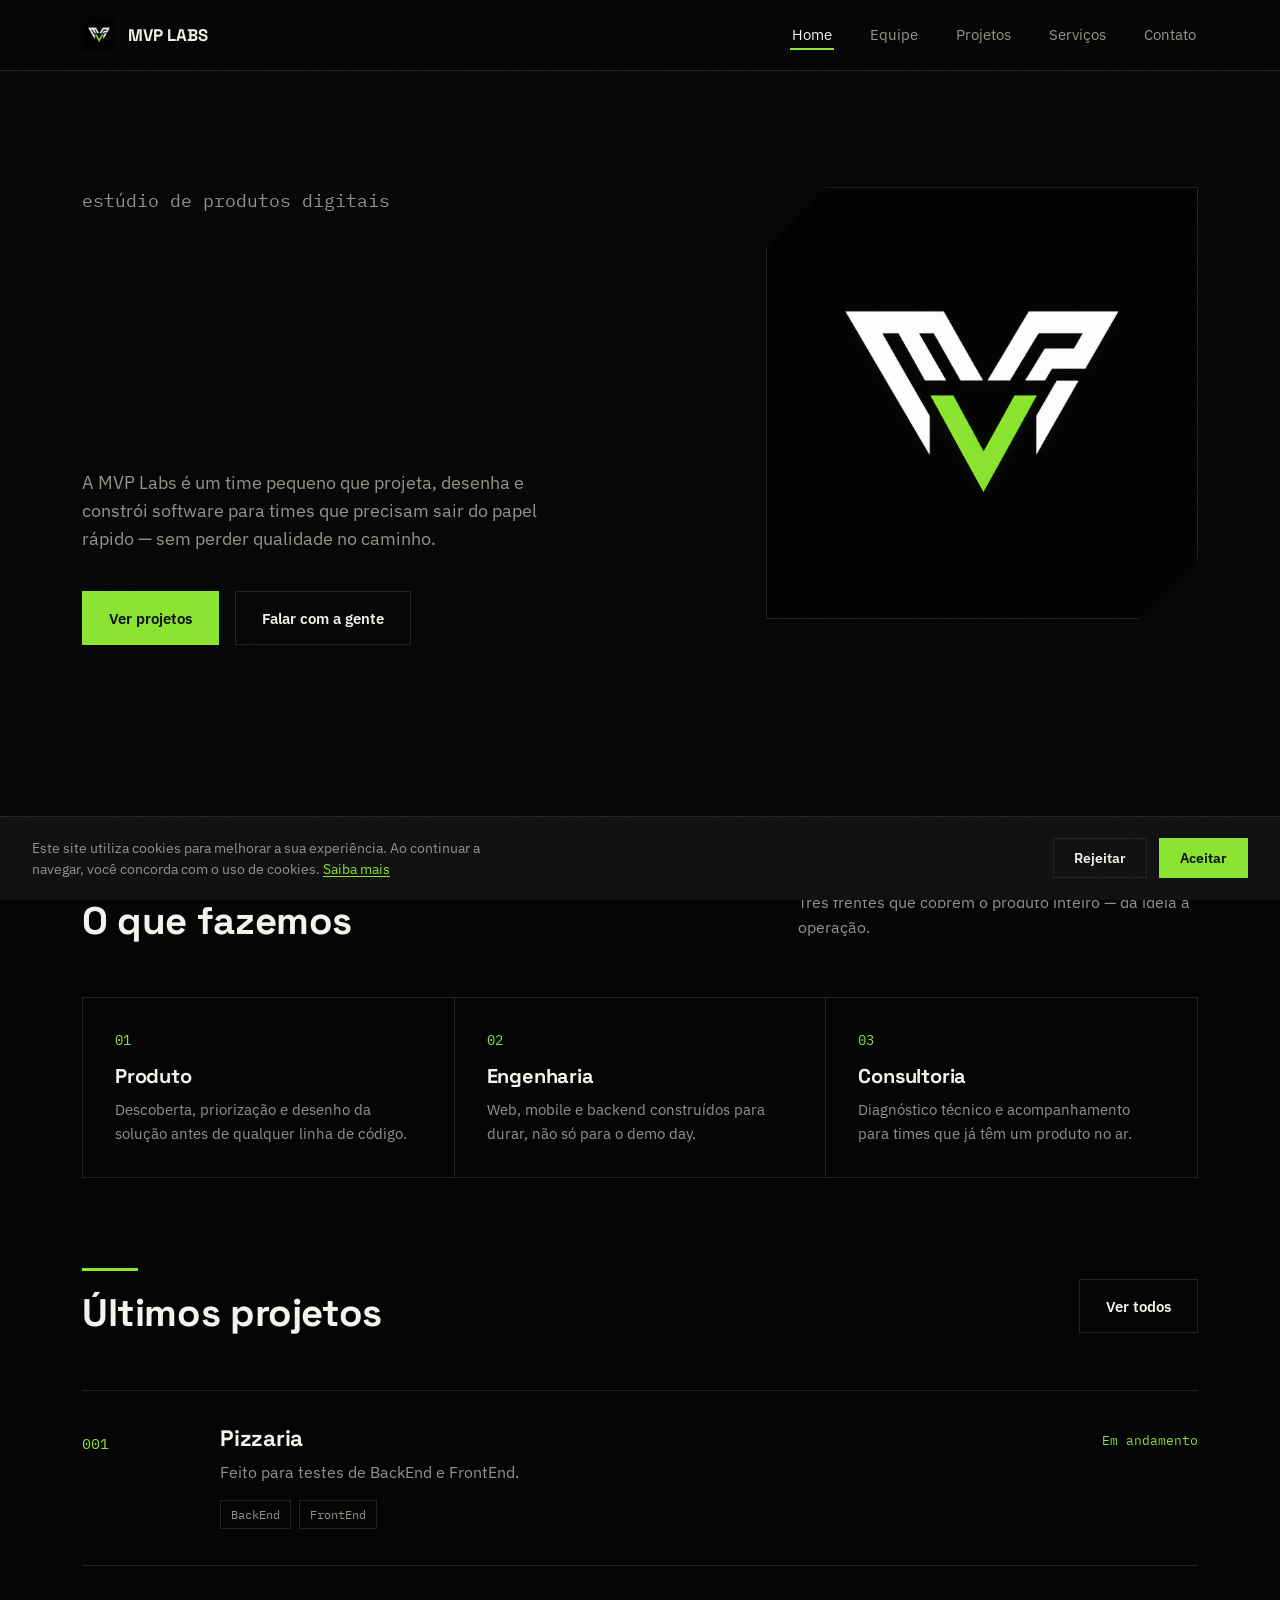
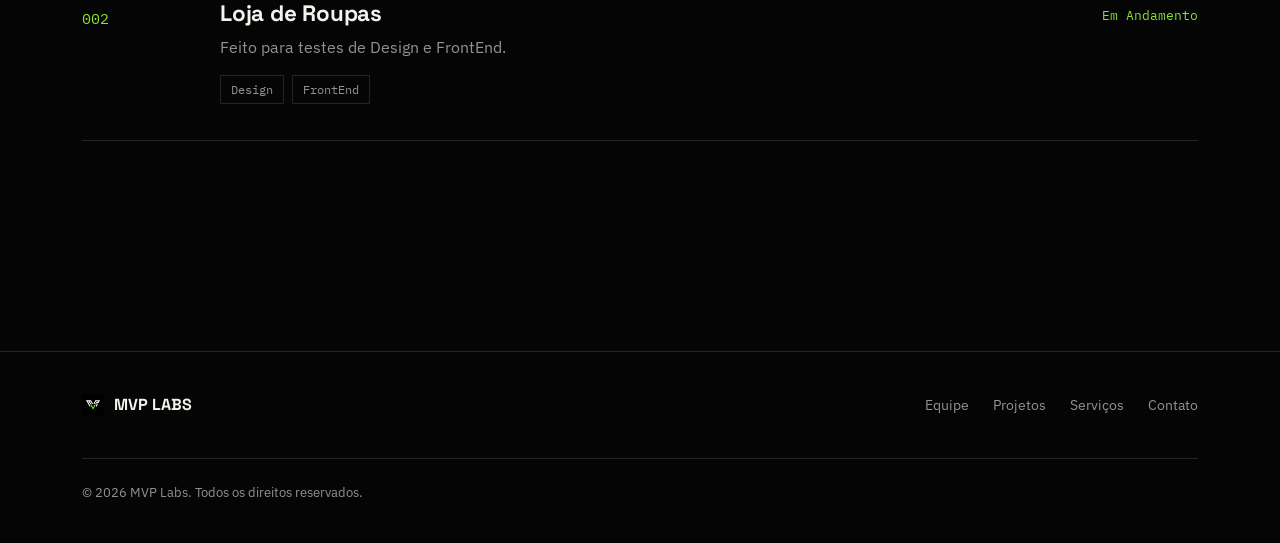
==== commit 58e49579: "Add files via upload" ====
--- a/index.html
+++ b/index.html
@@ -5,9 +5,9 @@
     <meta name="viewport" content="width=device-width, initial-scale=1.0">
     <meta name="description" content="MVP Labs — estúdio que projeta e constrói produtos digitais, do primeiro protótipo ao lançamento.">
     <title>MVP Labs</title>
-    <link rel="icon" type="image/png" sizes="32x32" href="assets/logo.png">
-    <link rel="icon" type="image/png" sizes="16x16" href="assets/logo.png">
-    <link rel="apple-touch-icon" sizes="180x180" href="assets/logo.png">
+    <link rel="icon" type="image/png" sizes="32x32" href="logo.png">
+    <link rel="icon" type="image/png" sizes="16x16" href="logo.png">
+    <link rel="apple-touch-icon" sizes="180x180" href="logo.png">
     <meta name="theme-color" content="#050505">
     <link rel="preconnect" href="https://fonts.googleapis.com">
     <link href="https://fonts.googleapis.com/css2?family=Space+Grotesk:wght@500;700&family=IBM+Plex+Sans:wght@400;500;600&family=IBM+Plex+Mono:wght@400;500&display=swap" rel="stylesheet">
@@ -20,8 +20,8 @@
         "name": "MVP Labs",
         "description": "Estúdio que projeta e constrói produtos digitais, do primeiro protótipo ao lançamento.",
         "url": "https://mvplabs.dev",
-        "logo": "https://mvplabs.dev/assets/logo.png",
-        "image": "https://mvplabs.dev/assets/logo.png",
+        "logo": "https://mvplabs.dev/logo.png",
+        "image": "https://mvplabs.dev/logo.png",
         "telephone": "+55-11-95108-7440",
         "email": "mvplabscontato@gmail.com",
         "address": {
@@ -99,7 +99,7 @@
     <header class="cabecalho">
         <nav class="barra-nav">
             <a href="index.html" class="marca">
-                <img src="assets/logo.png" alt="MVP Labs">
+                <img src="logo.png" alt="MVP Labs">
                 MVP LABS
             </a>
             <ul class="nav-links" id="nav-links">
@@ -126,7 +126,7 @@
                     </div>
                 </div>
                 <div class="hero-logo">
-                    <img src="assets/logo.png" alt="Símbolo da MVP Labs">
+                    <img src="logo.png" alt="Símbolo da MVP Labs">
                 </div>
             </div>
             <div class="corte-diagonal"></div>
@@ -199,7 +199,7 @@
     <footer class="rodape">
         <div class="envelope">
             <a href="index.html" class="rodape-marca">
-                <img src="assets/logo.png" alt="MVP Labs">
+                <img src="logo.png" alt="MVP Labs">
                 MVP LABS
             </a>
             <ul class="rodape-nav">
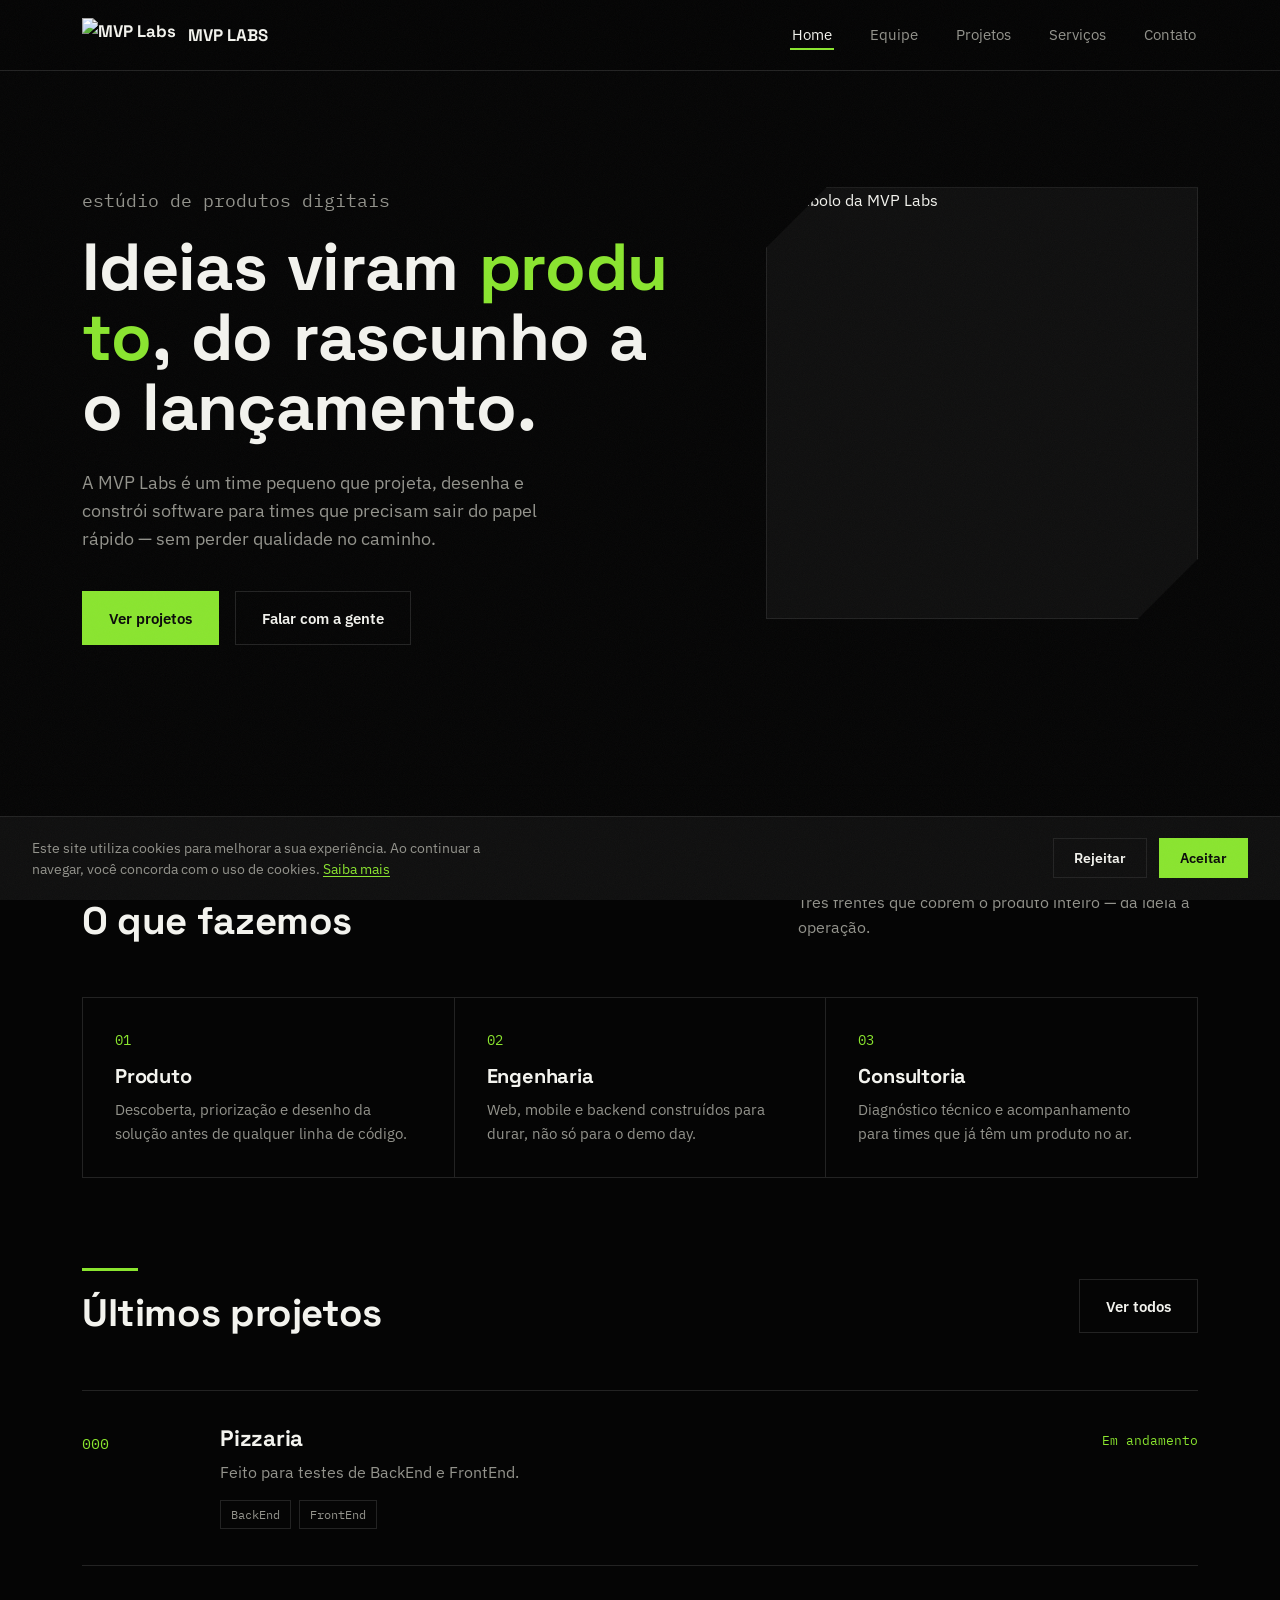
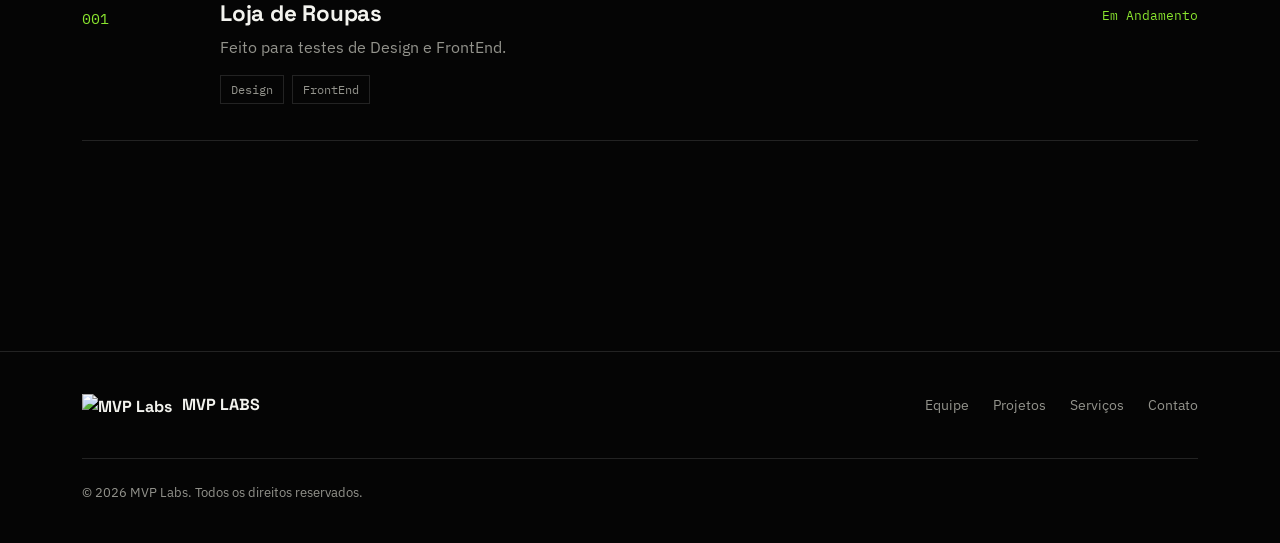
==== commit 8889245a: "Add files via upload" ====
--- a/index.html
+++ b/index.html
@@ -5,9 +5,9 @@
     <meta name="viewport" content="width=device-width, initial-scale=1.0">
     <meta name="description" content="MVP Labs — estúdio que projeta e constrói produtos digitais, do primeiro protótipo ao lançamento.">
     <title>MVP Labs</title>
-    <link rel="icon" type="image/png" sizes="32x32" href="logo.png">
-    <link rel="icon" type="image/png" sizes="16x16" href="logo.png">
-    <link rel="apple-touch-icon" sizes="180x180" href="logo.png">
+    <link rel="icon" type="image/png" sizes="32x32" href="assets/logo.png">
+    <link rel="icon" type="image/png" sizes="16x16" href="assets/logo.png">
+    <link rel="apple-touch-icon" sizes="180x180" href="assets/logo.png">
     <meta name="theme-color" content="#050505">
     <link rel="preconnect" href="https://fonts.googleapis.com">
     <link href="https://fonts.googleapis.com/css2?family=Space+Grotesk:wght@500;700&family=IBM+Plex+Sans:wght@400;500;600&family=IBM+Plex+Mono:wght@400;500&display=swap" rel="stylesheet">
@@ -99,7 +99,7 @@
     <header class="cabecalho">
         <nav class="barra-nav">
             <a href="index.html" class="marca">
-                <img src="logo.png" alt="MVP Labs">
+                <img src="assets/logo.png" alt="MVP Labs">
                 MVP LABS
             </a>
             <ul class="nav-links" id="nav-links">
@@ -126,7 +126,7 @@
                     </div>
                 </div>
                 <div class="hero-logo">
-                    <img src="logo.png" alt="Símbolo da MVP Labs">
+                    <img src="assets/logo.png" alt="Símbolo da MVP Labs">
                 </div>
             </div>
             <div class="corte-diagonal"></div>
@@ -199,7 +199,7 @@
     <footer class="rodape">
         <div class="envelope">
             <a href="index.html" class="rodape-marca">
-                <img src="logo.png" alt="MVP Labs">
+                <img src="assets/logo.png" alt="MVP Labs">
                 MVP LABS
             </a>
             <ul class="rodape-nav">
--- a/style.css
+++ b/style.css
@@ -1149,7 +1149,7 @@
                 transform 0.4s cubic-bezier(0.25, 0.1, 0.25, 1);
 }
 
-.hero.reveal.visivel .hero h1 .letra {
+.hero.reveal.visivel h1 .letra {
     opacity: 1;
     transform: translateY(0) rotateX(0);
 }
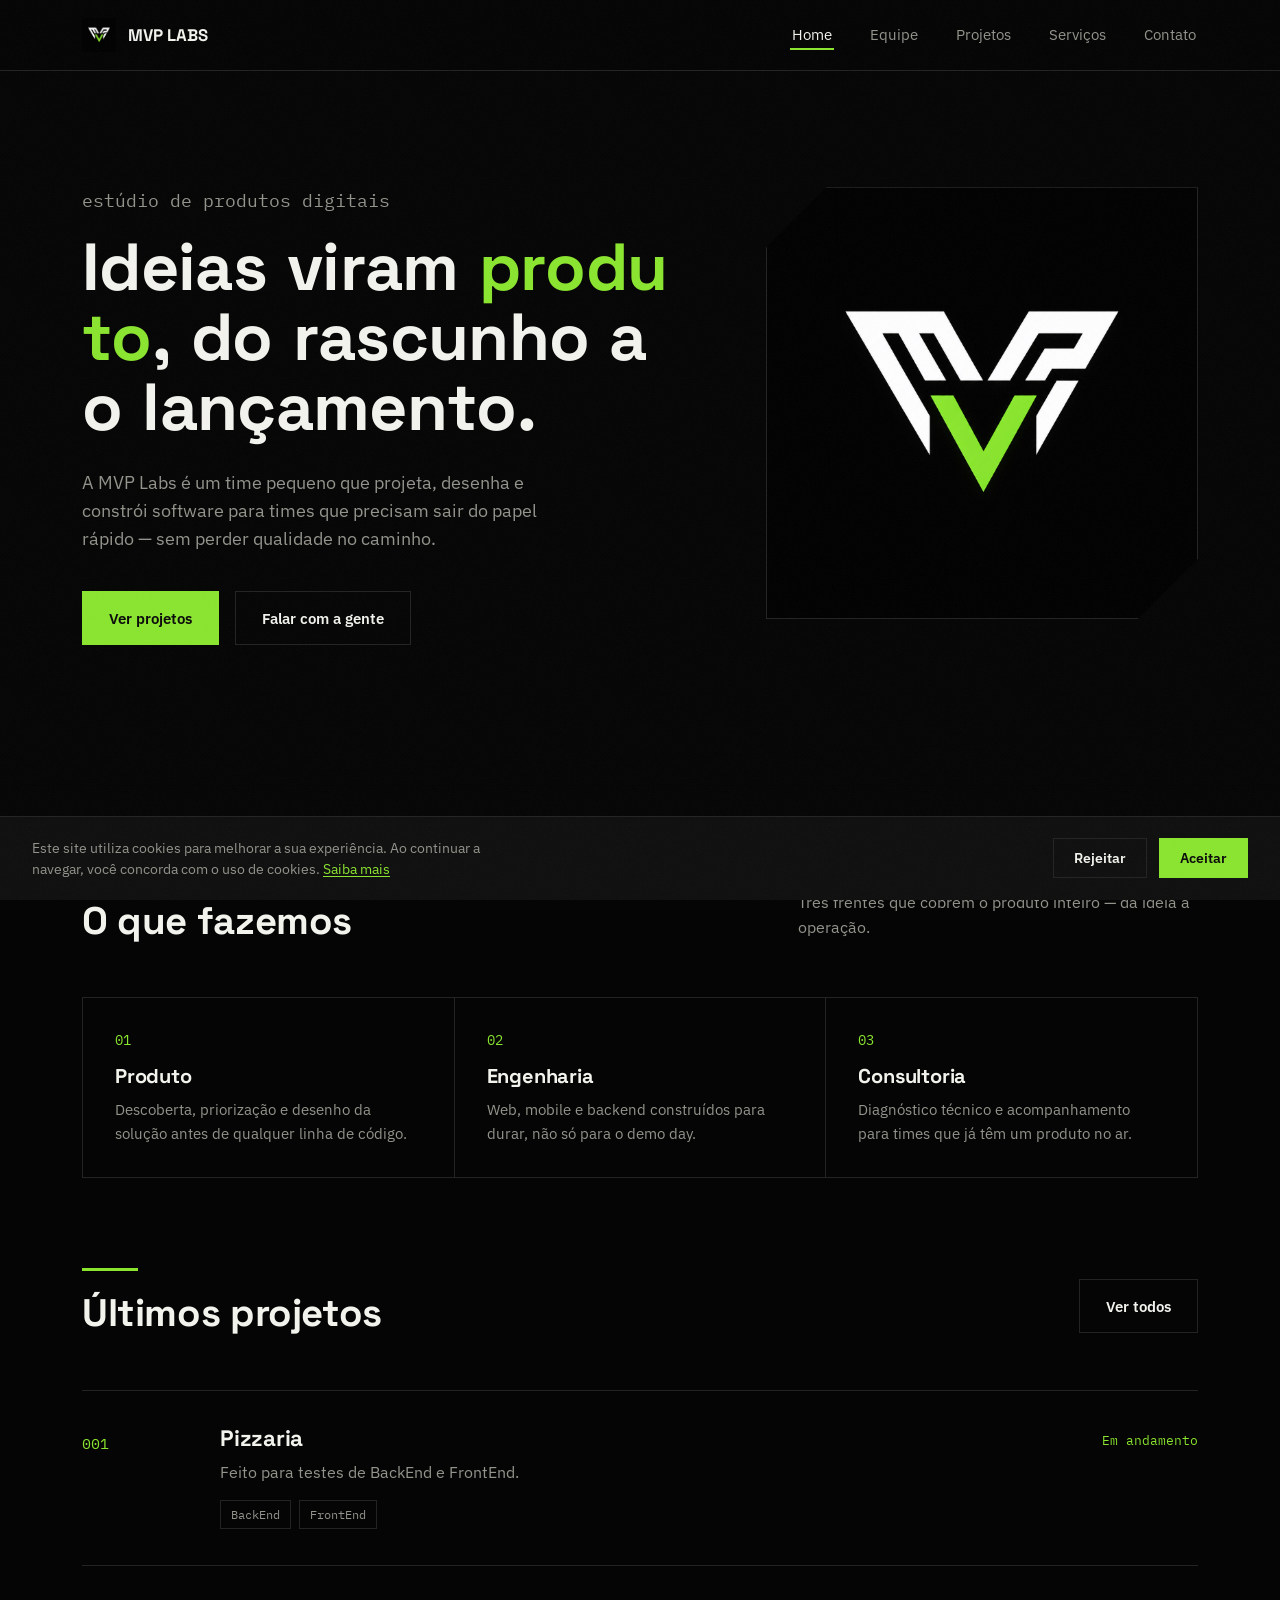
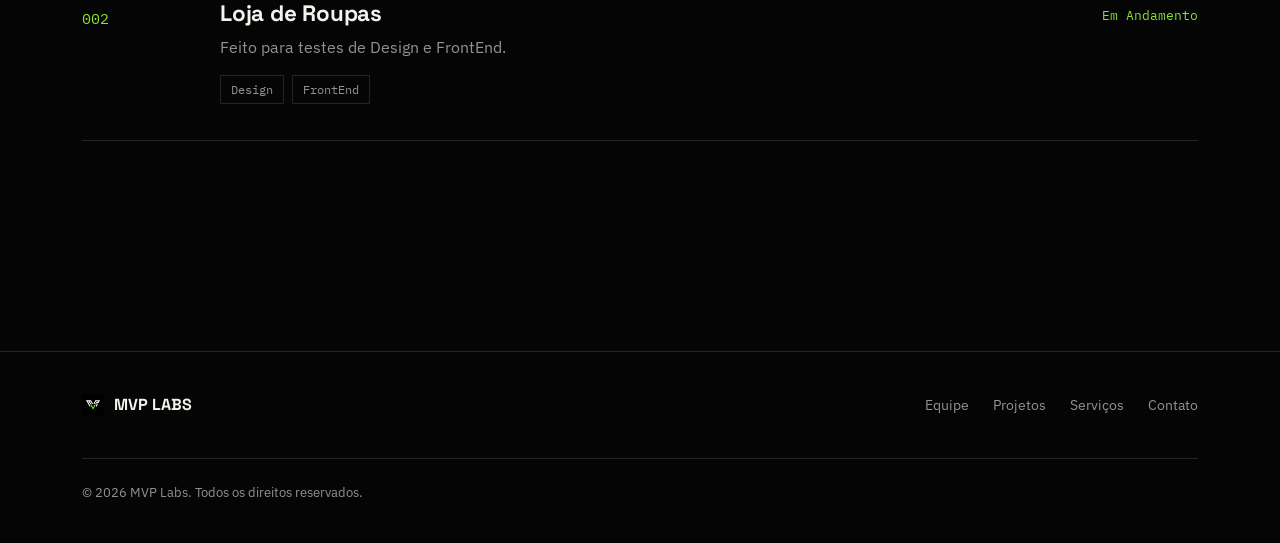
==== commit cdd1020c: "Add files via upload" ====
--- a/index.html
+++ b/index.html
@@ -5,9 +5,9 @@
     <meta name="viewport" content="width=device-width, initial-scale=1.0">
     <meta name="description" content="MVP Labs — estúdio que projeta e constrói produtos digitais, do primeiro protótipo ao lançamento.">
     <title>MVP Labs</title>
-    <link rel="icon" type="image/png" sizes="32x32" href="assets/logo.png">
-    <link rel="icon" type="image/png" sizes="16x16" href="assets/logo.png">
-    <link rel="apple-touch-icon" sizes="180x180" href="assets/logo.png">
+    <link rel="icon" type="image/png" sizes="32x32" href="logo.png">
+    <link rel="icon" type="image/png" sizes="16x16" href="logo.png">
+    <link rel="apple-touch-icon" sizes="180x180" href="logo.png">
     <meta name="theme-color" content="#050505">
     <link rel="preconnect" href="https://fonts.googleapis.com">
     <link href="https://fonts.googleapis.com/css2?family=Space+Grotesk:wght@500;700&family=IBM+Plex+Sans:wght@400;500;600&family=IBM+Plex+Mono:wght@400;500&display=swap" rel="stylesheet">
@@ -20,8 +20,8 @@
         "name": "MVP Labs",
         "description": "Estúdio que projeta e constrói produtos digitais, do primeiro protótipo ao lançamento.",
         "url": "https://mvplabs.dev",
-        "logo": "https://mvplabs.dev/logo.png",
-        "image": "https://mvplabs.dev/logo.png",
+        "logo": "https://mvplabs.dev/assets/logo.png",
+        "image": "https://mvplabs.dev/assets/logo.png",
         "telephone": "+55-11-95108-7440",
         "email": "mvplabscontato@gmail.com",
         "address": {
@@ -99,7 +99,7 @@
     <header class="cabecalho">
         <nav class="barra-nav">
             <a href="index.html" class="marca">
-                <img src="assets/logo.png" alt="MVP Labs">
+                <img src="logo.png" alt="MVP Labs">
                 MVP LABS
             </a>
             <ul class="nav-links" id="nav-links">
@@ -126,7 +126,7 @@
                     </div>
                 </div>
                 <div class="hero-logo">
-                    <img src="assets/logo.png" alt="Símbolo da MVP Labs">
+                    <img src="logo.png" alt="Símbolo da MVP Labs">
                 </div>
             </div>
             <div class="corte-diagonal"></div>
@@ -199,7 +199,7 @@
     <footer class="rodape">
         <div class="envelope">
             <a href="index.html" class="rodape-marca">
-                <img src="assets/logo.png" alt="MVP Labs">
+                <img src="logo.png" alt="MVP Labs">
                 MVP LABS
             </a>
             <ul class="rodape-nav">
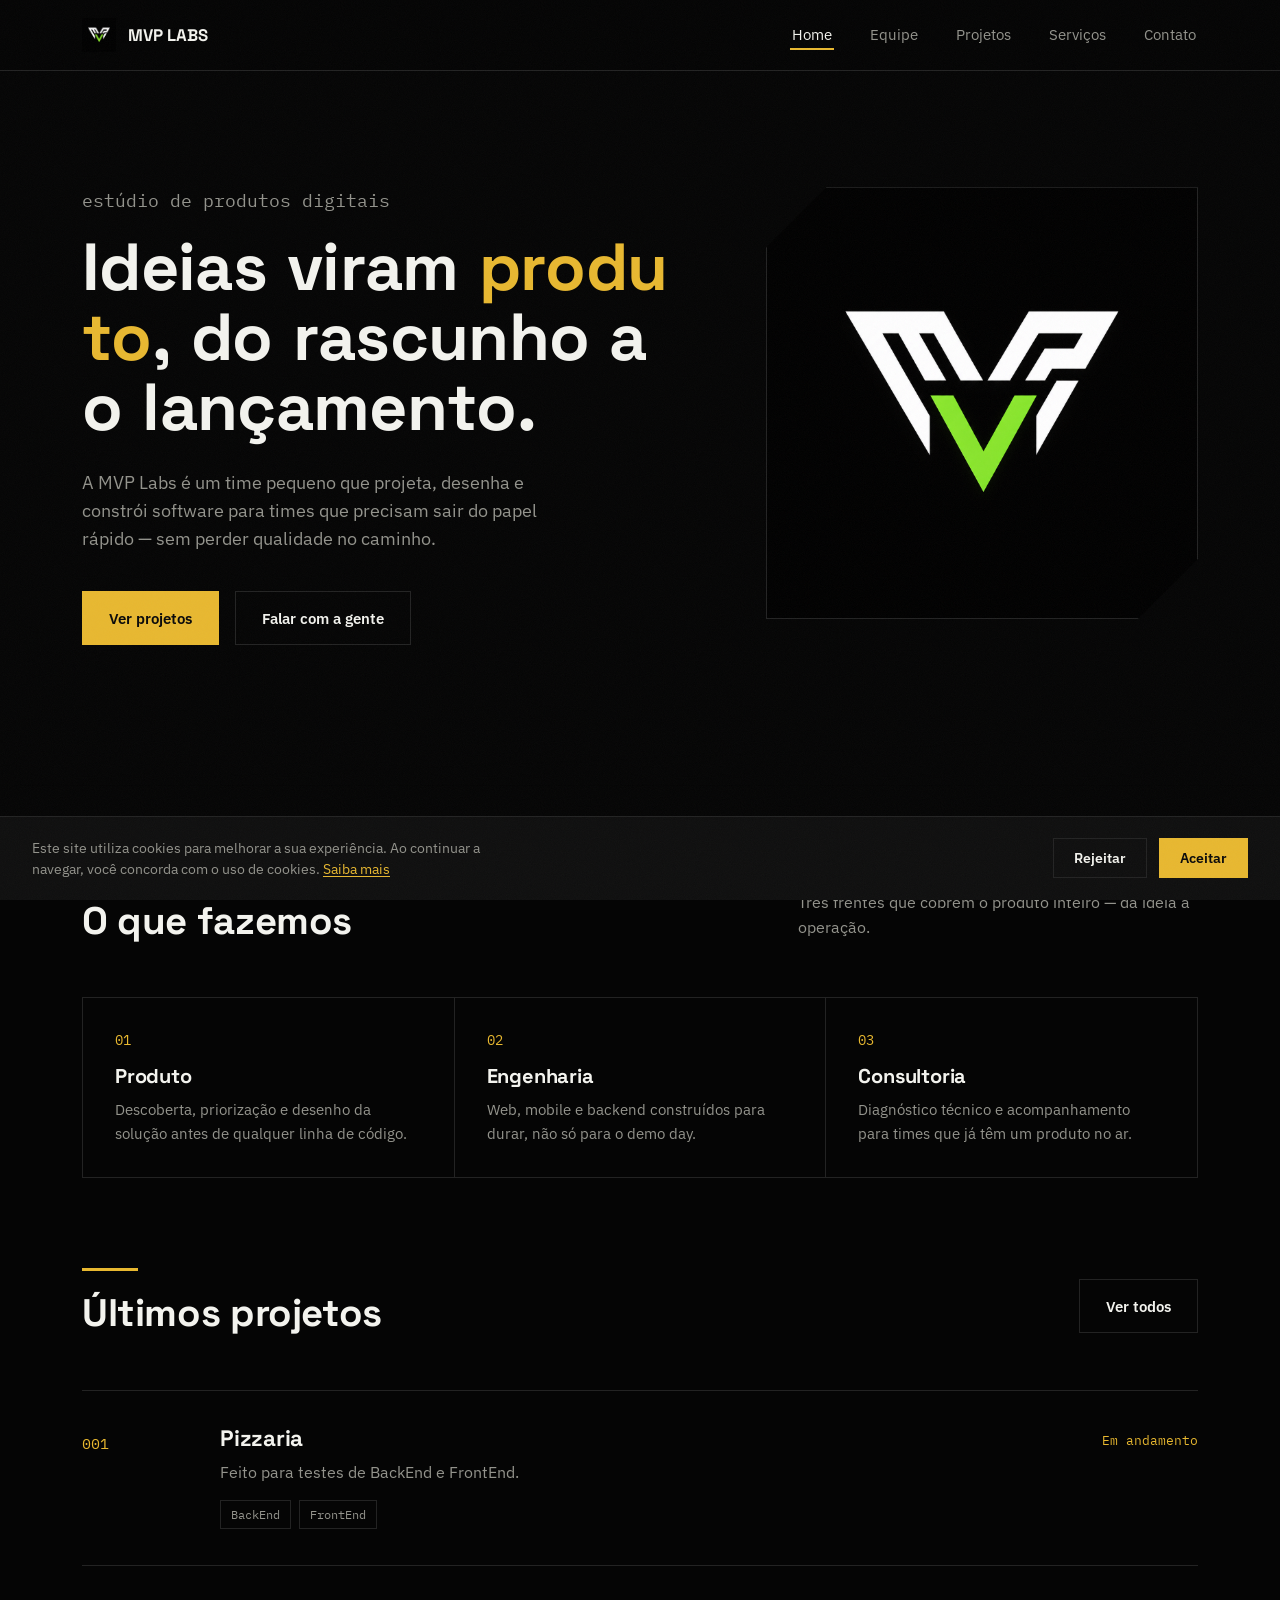
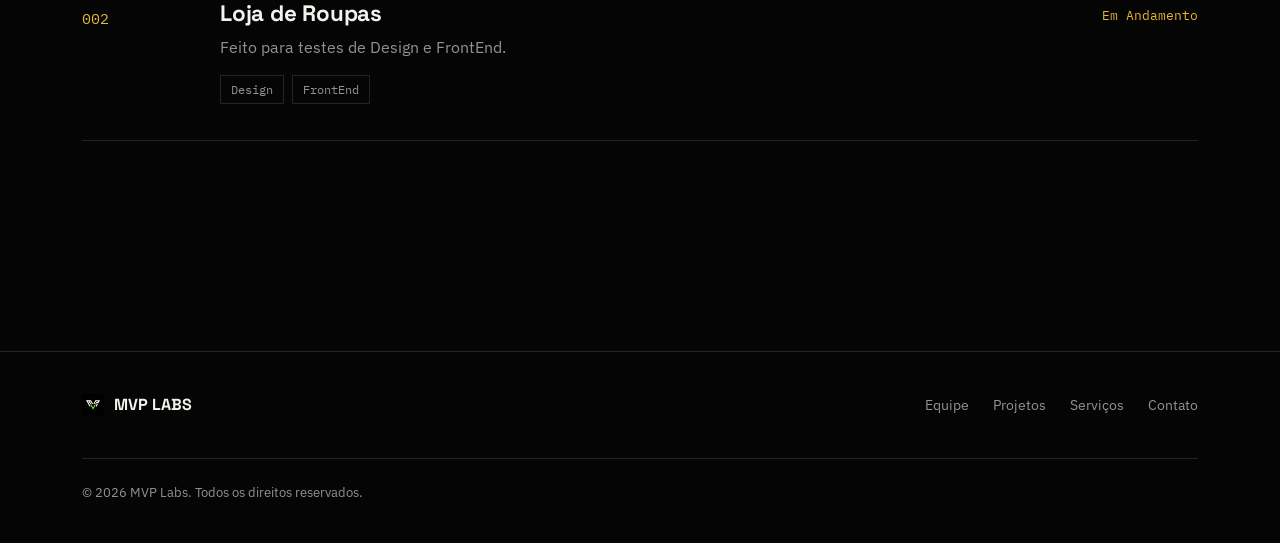
==== commit 83143f5b: "Add files via upload" ====
--- a/index.html
+++ b/index.html
@@ -20,8 +20,8 @@
         "name": "MVP Labs",
         "description": "Estúdio que projeta e constrói produtos digitais, do primeiro protótipo ao lançamento.",
         "url": "https://mvplabs.dev",
-        "logo": "https://mvplabs.dev/assets/logo.png",
-        "image": "https://mvplabs.dev/assets/logo.png",
+        "logo": "https://mvplabs.dev/logo.png",
+        "image": "https://mvplabs.dev/logo.png",
         "telephone": "+55-11-95108-7440",
         "email": "mvplabscontato@gmail.com",
         "address": {
--- a/style.css
+++ b/style.css
@@ -10,8 +10,8 @@
     --line: #232323;
     --text: #f3f3ee;
     --text-dim: #93938c;
-    --green: #8ae52f;
-    --green-deep: #5fa320;
+    --green: #e8b830;
+    --green-deep: #b8901a;
 
     --display: 'Space Grotesk', sans-serif;
     --body: 'IBM Plex Sans', sans-serif;
@@ -269,7 +269,7 @@
 
 .botao:hover {
     transform: translateY(-1px);
-    box-shadow: 0 4px 16px rgba(138, 229, 47, 0.25);
+    box-shadow: 0 4px 16px rgba(232, 184, 48, 0.25);
 }
 
 .botao.primario {
@@ -431,6 +431,16 @@
 
 .pessoa:hover .retrato {
     border-color: var(--green);
+}
+
+.pessoa .inicial {
+    font-family: var(--display);
+    font-size: 3rem;
+    font-weight: 700;
+    color: var(--green);
+    opacity: 0.6;
+    letter-spacing: 2px;
+    user-select: none;
 }
 
 .pessoa h3 {
@@ -570,6 +580,16 @@
     padding-left: 8px;
 }
 
+.servico-banner {
+    width: 100%;
+    height: auto;
+    max-height: 300px;
+    object-fit: cover;
+    border-radius: 8px;
+    border: 1px solid var(--line);
+    margin-bottom: 24px;
+}
+
 /* =========================================================
    PÁGINA DE CONTATO
    ========================================================= */
@@ -650,6 +670,7 @@
         grid-template-columns: 1fr 1fr;
     }
 
+
     .contato-grade {
         grid-template-columns: 1fr;
     }
@@ -658,6 +679,8 @@
         grid-template-columns: 1fr;
         gap: 14px;
     }
+
+
 
     .nav-links {
         position: fixed;
@@ -826,7 +849,7 @@
 .campo textarea:focus {
     outline: none;
     border-color: var(--green);
-    box-shadow: 0 0 0 3px rgba(138, 229, 47, 0.15);
+    box-shadow: 0 0 0 3px rgba(232, 184, 48, 0.15);
 }
 
 .campo select {
@@ -1090,17 +1113,17 @@
     inset: -2px;
     clip-path: polygon(14% 0, 100% 0, 100% 86%, 86% 100%, 0 100%, 0 14%);
     background: transparent;
-    box-shadow: 0 0 0 0 rgba(138, 229, 47, 0);
+    box-shadow: 0 0 0 0 rgba(232, 184, 48, 0);
     animation: logoGlow 3s ease-in-out infinite;
     pointer-events: none;
 }
 
 @keyframes logoGlow {
     0%, 100% {
-        box-shadow: 0 0 0 0 rgba(138, 229, 47, 0);
+        box-shadow: 0 0 0 0 rgba(232, 184, 48, 0);
     }
     50% {
-        box-shadow: 0 0 30px 4px rgba(138, 229, 47, 0.2);
+        box-shadow: 0 0 30px 4px rgba(232, 184, 48, 0.2);
     }
 }
 
@@ -1211,7 +1234,7 @@
     }
     .hero-logo::after {
         animation: none;
-        box-shadow: 0 0 0 0 rgba(138, 229, 47, 0);
+        box-shadow: 0 0 0 0 rgba(232, 184, 48, 0);
     }
     .scroll-top {
         opacity: 1 !important;
